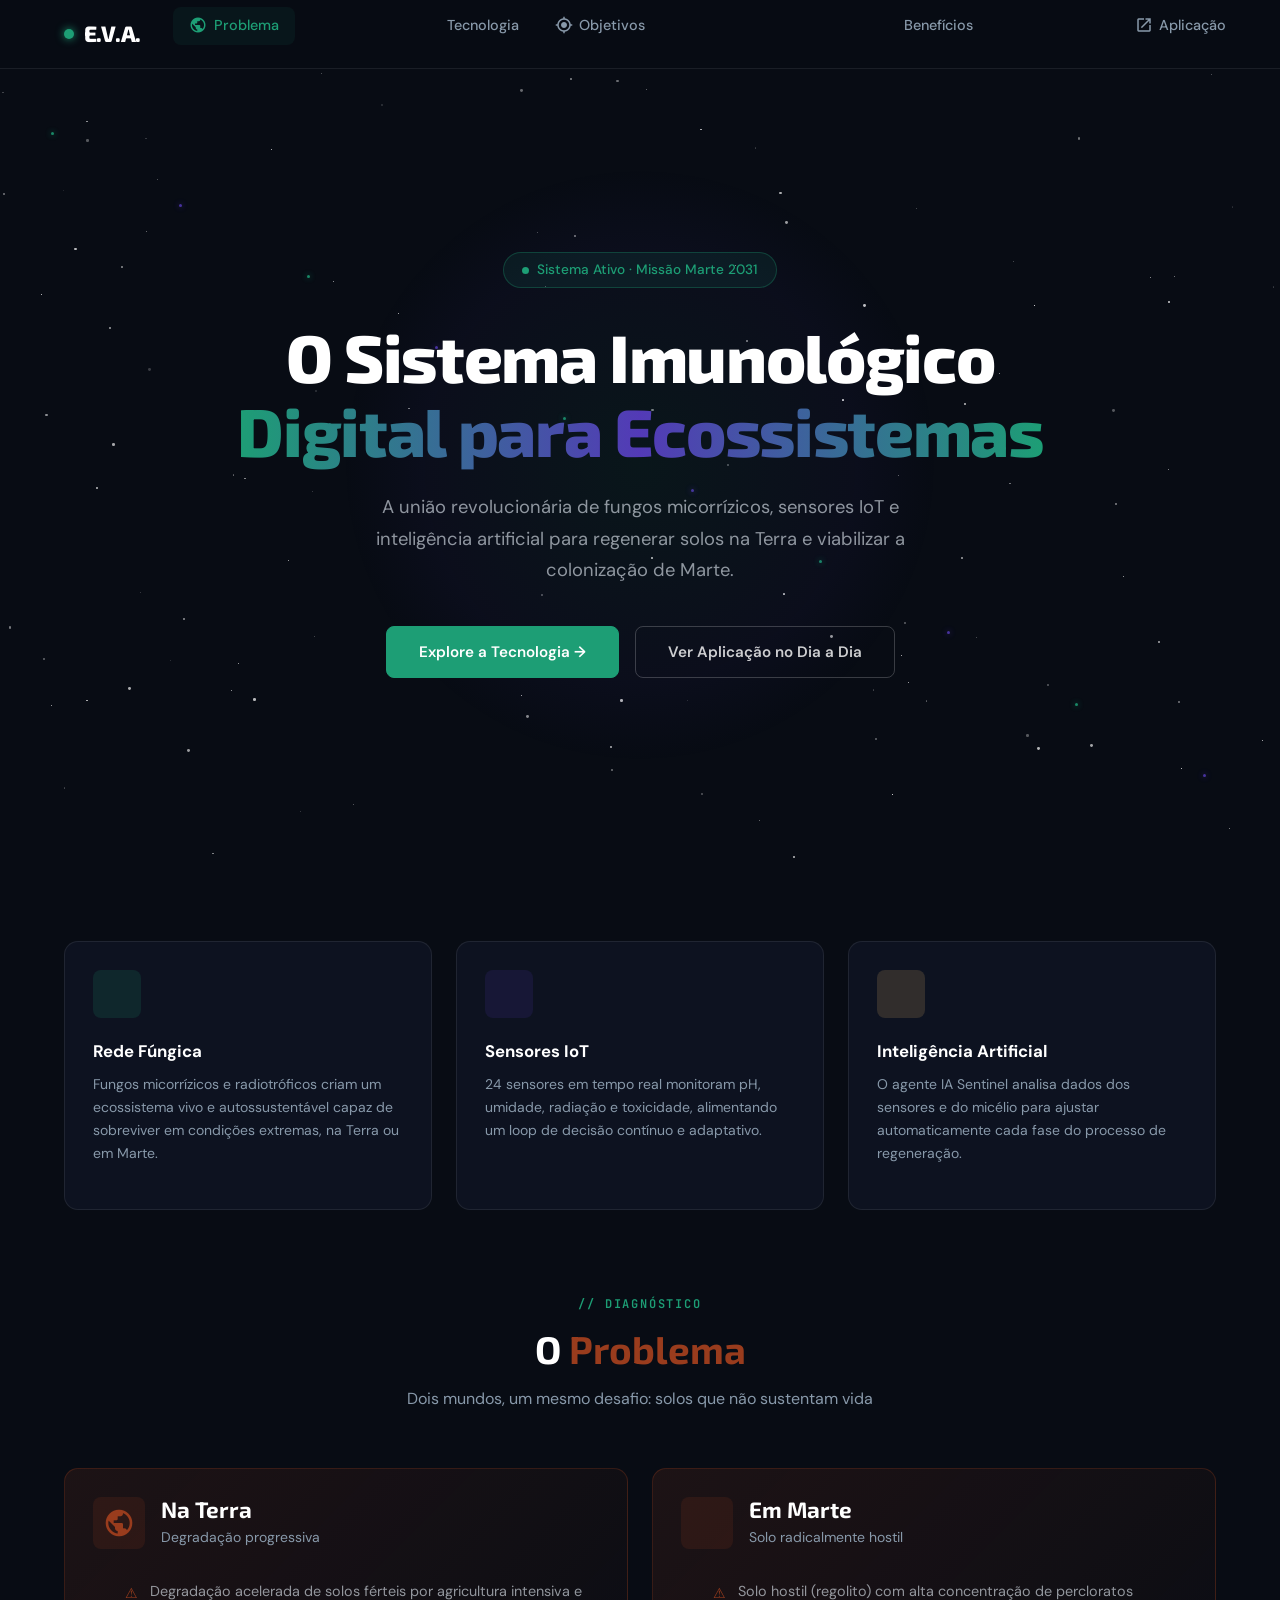
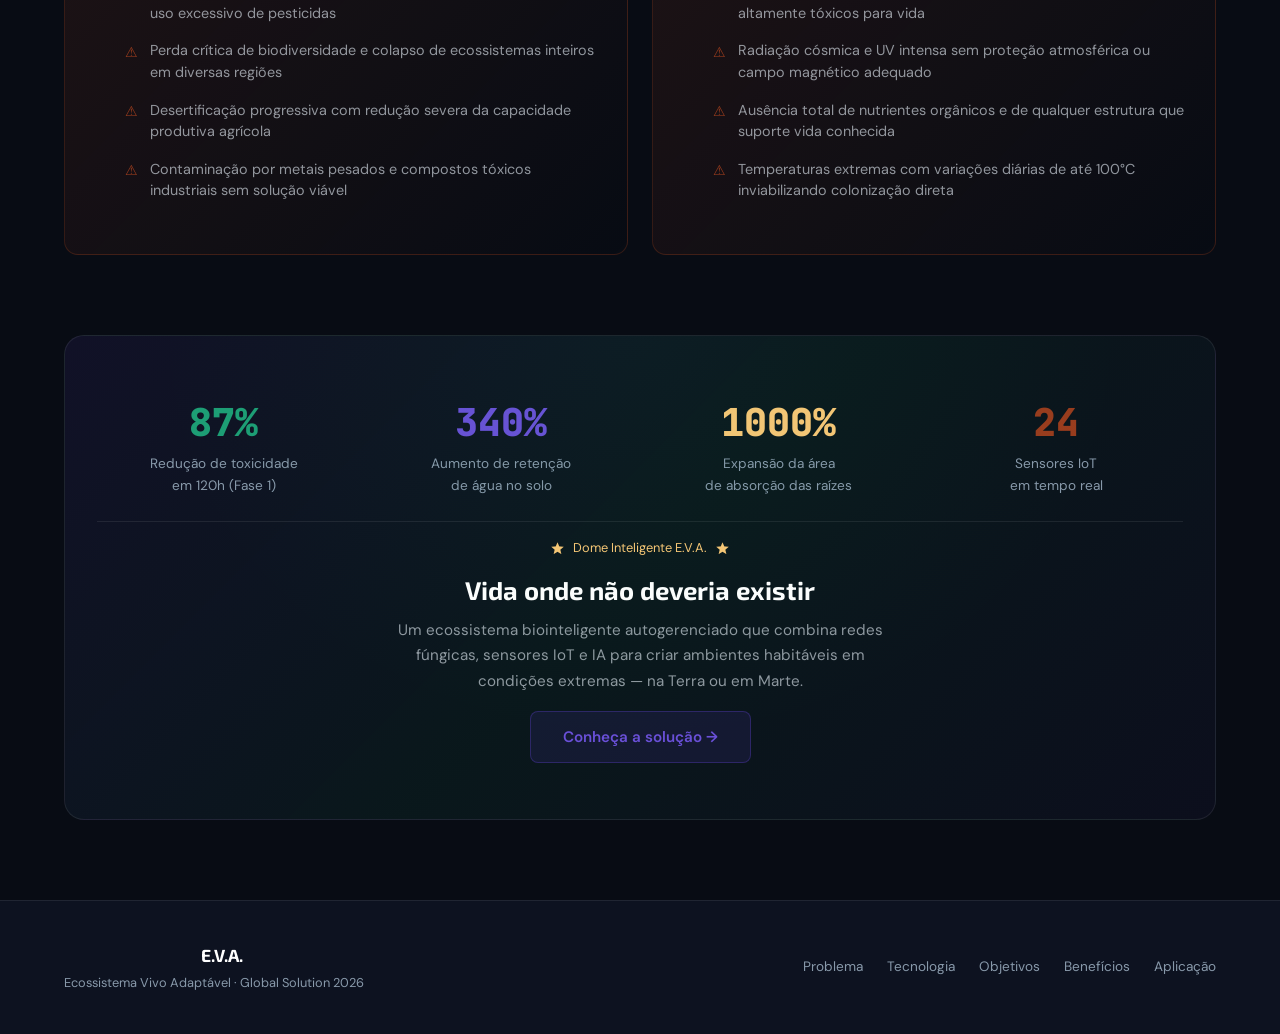
==== index.html @ e99d5ea8 "first commit" ====
<!DOCTYPE html>
<html lang="pt-BR">
<head>
  <meta charset="UTF-8" />
  <meta name="viewport" content="width=device-width, initial-scale=1.0" />
  <title>E.V.A. — Ecossistema Vivo Adaptável</title>
  <meta name="description" content="Sistema biointeligente para regeneração de solos na Terra e viabilização da colonização de Marte." />

  <link rel="preconnect" href="https://fonts.googleapis.com" />
  <link rel="preconnect" href="https://fonts.gstatic.com" crossorigin />
  <link href="https://fonts.googleapis.com/css2?family=Exo+2:wght@400;600;700;800;900&family=DM+Sans:wght@400;500;600&family=JetBrains+Mono:wght@400;600;700;800&display=swap" rel="stylesheet" />
  <link href="https://fonts.googleapis.com/icon?family=Material+Icons" rel="stylesheet" />
  <link href="https://cdn.jsdelivr.net/npm/bootstrap@5.3.3/dist/css/bootstrap.min.css" rel="stylesheet" />
  <link rel="stylesheet" href="css/reset.css" />
  <link rel="stylesheet" href="css/style.css" />
</head>
<body>

<header class="eva-navbar">
  <div class="navbar-inner">
    <a href="index.html" class="navbar-brand">
      <span class="brand-dot"></span>
      E.V.A.
    </a>

    <button class="navbar-toggler" aria-label="Menu">
      <span></span><span></span><span></span>
    </button>

    <ul class="navbar-nav-list">
      <li class="nav-item"><a href="index.html"><span class="material-icons" style="font-size:1.1rem;vertical-align:middle">public</span> Problema</a></li>
      <li class="nav-item"><a href="pages/tecnologia.html"><span class="material-icons" style="font-size:1.1rem;vertical-align:middle">science</span> Tecnologia</a></li>
      <li class="nav-item"><a href="pages/objetivos.html"><span class="material-icons" style="font-size:1.1rem;vertical-align:middle">gps_fixed</span> Objetivos</a></li>
      <li class="nav-item"><a href="pages/beneficios.html"><span class="material-icons" style="font-size:1.1rem;vertical-align:middle">auto_awesome</span> Benefícios</a></li>
      <li class="nav-item"><a href="pages/aplicacao.html"><span class="material-icons" style="font-size:1.1rem;vertical-align:middle">rocket_launch</span> Aplicação</a></li>
    </ul>
  </div>
</header>

<main>
  <section class="hero-section">
    <div class="hero-stars" id="heroStars"></div>
    <div class="hero-glow">
      <div class="hero-glow-circle"></div>
    </div>

    <div class="hero-content">
      <div class="hero-badge">
        <span class="pulse-dot"></span>
        Sistema Ativo · Missão Marte 2031
      </div>

      <h1 class="hero-title">
        O Sistema Imunológico<br />
        <span class="gradient-text">Digital para Ecossistemas</span>
      </h1>

      <p class="hero-desc">
        A união revolucionária de fungos micorrízicos, sensores IoT e inteligência artificial
        para regenerar solos na Terra e viabilizar a colonização de Marte.
      </p>

      <div class="hero-actions">
        <a href="pages/tecnologia.html" class="btn-eva btn-eva-primary">
          Explore a Tecnologia →
        </a>
        <a href="pages/aplicacao.html" class="btn-eva btn-eva-outline">
          Ver Aplicação no Dia a Dia
        </a>
      </div>
    </div>
  </section>

  <div class="page-wrapper">
    <div class="section-gap">
      <div class="row g-4">
        <div class="col-12 col-md-4 reveal">
          <div class="eva-card border-green h-100">
            <div class="card-icon icon-green"><span class="material-icons" style="font-size:2rem">eco</span></div>
            <div class="card-title">Rede Fúngica</div>
            <p class="card-desc">
              Fungos micorrízicos e radiotróficos criam um ecossistema vivo e autossustentável
              capaz de sobreviver em condições extremas, na Terra ou em Marte.
            </p>
          </div>
        </div>
        <div class="col-12 col-md-4 reveal" style="transition-delay:.1s">
          <div class="eva-card border-purple h-100">
            <div class="card-icon icon-purple"><span class="material-icons" style="font-size:2rem">sensors</span></div>
            <div class="card-title">Sensores IoT</div>
            <p class="card-desc">
              24 sensores em tempo real monitoram pH, umidade, radiação e toxicidade,
              alimentando um loop de decisão contínuo e adaptativo.
            </p>
          </div>
        </div>
        <div class="col-12 col-md-4 reveal" style="transition-delay:.2s">
          <div class="eva-card border-gold h-100">
            <div class="card-icon icon-gold"><span class="material-icons" style="font-size:2rem">smart_toy</span></div>
            <div class="card-title">Inteligência Artificial</div>
            <p class="card-desc">
              O agente IA Sentinel analisa dados dos sensores e do micélio para ajustar
              automaticamente cada fase do processo de regeneração.
            </p>
          </div>
        </div>
      </div>
    </div>

    <div class="section-gap">
      <div class="section-header reveal">
        <span class="section-label">// diagnóstico</span>
        <h2 class="section-title">
          O <span class="text-red">Problema</span>
        </h2>
        <p class="section-sub">Dois mundos, um mesmo desafio: solos que não sustentam vida</p>
      </div>

      <div class="row g-4">
        <div class="col-12 col-md-6 reveal">
          <div class="problem-card h-100">
            <div class="problem-card-header">
              <div class="problem-icon"><span class="material-icons" style="font-size:2rem">public</span></div>
              <div>
                <h3 class="text-white mb-0" style="font-size:1.4rem">Na Terra</h3>
                <small class="text-muted-eva">Degradação progressiva</small>
              </div>
            </div>
            <ul class="problem-list">
              <li>Degradação acelerada de solos férteis por agricultura intensiva e uso excessivo de pesticidas</li>
              <li>Perda crítica de biodiversidade e colapso de ecossistemas inteiros em diversas regiões</li>
              <li>Desertificação progressiva com redução severa da capacidade produtiva agrícola</li>
              <li>Contaminação por metais pesados e compostos tóxicos industriais sem solução viável</li>
            </ul>
          </div>
        </div>
        <div class="col-12 col-md-6 reveal" style="transition-delay:.15s">
          <div class="problem-card h-100">
            <div class="problem-card-header">
              <div class="problem-icon"><span class="material-icons" style="font-size:2rem">dangerous</span></div>
              <div>
                <h3 class="text-white mb-0" style="font-size:1.4rem">Em Marte</h3>
                <small class="text-muted-eva">Solo radicalmente hostil</small>
              </div>
            </div>
            <ul class="problem-list">
              <li>Solo hostil (regolito) com alta concentração de percloratos altamente tóxicos para vida</li>
              <li>Radiação cósmica e UV intensa sem proteção atmosférica ou campo magnético adequado</li>
              <li>Ausência total de nutrientes orgânicos e de qualquer estrutura que suporte vida conhecida</li>
              <li>Temperaturas extremas com variações diárias de até 100°C inviabilizando colonização direta</li>
            </ul>
          </div>
        </div>
      </div>
    </div>

    <div class="section-gap reveal">
      <div class="cta-banner">
        <div class="row g-4 justify-content-center text-center">
          <div class="col-6 col-md-3">
            <div class="font-mono" style="font-size:2.4rem;font-weight:800;color:var(--color-green)">87%</div>
            <div class="text-muted-eva" style="font-size:.85rem">Redução de toxicidade<br/>em 120h (Fase 1)</div>
          </div>
          <div class="col-6 col-md-3">
            <div class="font-mono" style="font-size:2.4rem;font-weight:800;color:var(--color-purple-light)">340%</div>
            <div class="text-muted-eva" style="font-size:.85rem">Aumento de retenção<br/>de água no solo</div>
          </div>
          <div class="col-6 col-md-3">
            <div class="font-mono" style="font-size:2.4rem;font-weight:800;color:var(--color-gold)">1000%</div>
            <div class="text-muted-eva" style="font-size:.85rem">Expansão da área<br/>de absorção das raízes</div>
          </div>
          <div class="col-6 col-md-3">
            <div class="font-mono" style="font-size:2.4rem;font-weight:800;color:var(--color-red)">24</div>
            <div class="text-muted-eva" style="font-size:.85rem">Sensores IoT<br/>em tempo real</div>
          </div>
        </div>

        <div class="mt-4 pt-3" style="border-top:1px solid var(--color-border)">
          <div style="display:inline-flex;align-items:center;gap:.5rem;color:var(--color-gold);font-size:.8rem;margin-bottom:1rem">
            <span class="material-icons" style="font-size:.95rem;vertical-align:middle">star</span> Dome Inteligente E.V.A. <span class="material-icons" style="font-size:.95rem;vertical-align:middle">star</span>
          </div>
          <h3 style="font-size:1.6rem;margin-bottom:.75rem">Vida onde não deveria existir</h3>
          <p class="text-dim mx-auto" style="max-width:520px;font-size:.95rem;line-height:1.7">
            Um ecossistema biointeligente autogerenciado que combina redes fúngicas,
            sensores IoT e IA para criar ambientes habitáveis em condições extremas —
            na Terra ou em Marte.
          </p>
          <div class="mt-3">
            <a href="pages/tecnologia.html" class="btn-eva btn-eva-purple">
              Conheça a solução →
            </a>
          </div>
        </div>
      </div>
    </div>

  </div><!-- /page-wrapper -->
</main>

<footer class="eva-footer">
  <div class="footer-inner">
    <div>
      <div class="footer-brand"><span class="material-icons" style="font-size:1.2rem;vertical-align:middle">hexagon</span> E.V.A.</div>
      <div class="footer-sub">Ecossistema Vivo Adaptável · Global Solution 2026</div>
    </div>
    <nav class="footer-links">
      <a href="index.html">Problema</a>
      <a href="pages/tecnologia.html">Tecnologia</a>
      <a href="pages/objetivos.html">Objetivos</a>
      <a href="pages/beneficios.html">Benefícios</a>
      <a href="pages/aplicacao.html">Aplicação</a>
    </nav>
  </div>
</footer>

<script src="https://cdn.jsdelivr.net/npm/bootstrap@5.3.3/dist/js/bootstrap.bundle.min.js"></script>
<script>
(function () {
  const container = document.getElementById('heroStars');
  if (!container) return;
  const count = 120;
  for (let i = 0; i < count; i++) {
    const s = document.createElement('div');
    s.className = 'hero-star';
    const size = Math.random() * 2.5 + 0.5;
    Object.assign(s.style, {
      width: size + 'px', height: size + 'px',
      top: (Math.random() * 100) + '%',
      left: (Math.random() * 100) + '%',
      opacity: (Math.random() * 0.7 + 0.15),
    });
    container.appendChild(s);
  }
  const colors = ['#1D9E75','#533AB7'];
  for (let i = 0; i < 10; i++) {
    const d = document.createElement('div');
    d.className = 'hero-star';
    const c = colors[i % 2];
    Object.assign(d.style, {
      width: '3px', height: '3px',
      top: (8 + i * 9) + '%', left: (4 + i * 10) + '%',
      opacity: '0.85',
      backgroundColor: c,
      boxShadow: '0 0 6px ' + c,
    });
    container.appendChild(d);
  }
})();
</script>
<script src="js/main.js"></script>
</body>
</html>
---- css/style.css ----
:root {
  --color-bg:          #080c14;
  --color-surface:     #0d1220;
  --color-surface-2:   #111827;
  --color-border:      rgba(255,255,255,0.08);
  --color-border-hover:rgba(255,255,255,0.18);

  --color-green:       #1D9E75;
  --color-green-light: #24c48e;
  --color-green-dim:   rgba(29,158,117,0.15);
  --color-purple:      #533AB7;
  --color-purple-light:#6a50d8;
  --color-purple-dim:  rgba(83,58,183,0.15);
  --color-gold:        #FAC775;
  --color-gold-dim:    rgba(250,199,117,0.15);
  --color-red:         #993C1D;
  --color-red-dim:     rgba(153,60,29,0.15);

  --color-text:        #e8f0f8;
  --color-text-muted:  #8899aa;
  --color-text-dim:    rgba(232,240,248,0.6);
  --color-white:       #ffffff;

  --font-display:  'Exo 2', sans-serif;
  --font-body:     'DM Sans', sans-serif;
  --font-mono:     'JetBrains Mono', monospace;

  --section-gap: 5rem;
  --card-pad: 1.75rem;
  --radius: 0.875rem;
  --radius-sm: 0.5rem;
  --radius-lg: 1.25rem;

  --transition: 0.3s cubic-bezier(0.4, 0, 0.2, 1);
  --transition-slow: 0.6s cubic-bezier(0.25, 0.46, 0.45, 0.94);
}

body {
  background-color: var(--color-bg);
  color: var(--color-text);
  font-family: var(--font-body);
  font-size: 1rem;
  min-height: 100vh;
}

h1, h2, h3, h4, h5, h6 {
  font-family: var(--font-display);
  font-weight: 700;
  line-height: 1.2;
  color: var(--color-white);
}

.page-wrapper {
  max-width: 1200px;
  margin: 0 auto;
  padding: 0 1.5rem;
}

.section-gap { margin-top: var(--section-gap); }

.eva-navbar {
  position: sticky;
  top: 0;
  z-index: 1000;
  background: rgba(8, 12, 20, 0.92);
  backdrop-filter: blur(20px);
  -webkit-backdrop-filter: blur(20px);
  border-bottom: 1px solid var(--color-border);
  padding: 0;
  transition: var(--transition);
}

.navbar-inner {
  display: flex;
  align-items: center;
  justify-content: space-between;
  height: 68px;
  padding: 0 1.5rem;
  max-width: 1200px;
  margin: 0 auto;
}

.navbar-brand {
  display: flex;
  align-items: center;
  gap: 0.6rem;
  font-family: var(--font-display);
  font-weight: 800;
  font-size: 1.4rem;
  color: var(--color-white);
  letter-spacing: -0.01em;
}

.navbar-brand .brand-dot {
  width: 10px;
  height: 10px;
  background: var(--color-green);
  border-radius: 50%;
  animation: pulse-dot 2s infinite;
  box-shadow: 0 0 8px var(--color-green);
}

@keyframes pulse-dot {
  0%, 100% { opacity: 1; transform: scale(1); }
  50% { opacity: 0.6; transform: scale(0.85); }
}

.navbar-nav-list {
  display: flex;
  align-items: center;
  gap: 0.25rem;
}

.navbar-nav-list .nav-item a {
  display: flex;
  align-items: center;
  gap: 0.4rem;
  padding: 0.45rem 1rem;
  border-radius: var(--radius-sm);
  font-size: 0.9rem;
  font-weight: 500;
  color: var(--color-text-muted);
  transition: var(--transition);
}

.navbar-nav-list .nav-item a:hover,
.navbar-nav-list .nav-item a.active {
  color: var(--color-white);
  background: var(--color-surface-2);
}

.navbar-nav-list .nav-item a.active {
  color: var(--color-green);
}

.navbar-toggler {
  display: none;
  flex-direction: column;
  gap: 5px;
  background: none;
  border: none;
  cursor: pointer;
  padding: 6px;
}

.navbar-toggler span {
  display: block;
  width: 24px;
  height: 2px;
  background: var(--color-text);
  border-radius: 2px;
  transition: var(--transition);
}

.hero-section {
  position: relative;
  min-height: 88vh;
  display: flex;
  align-items: center;
  justify-content: center;
  text-align: center;
  overflow: hidden;
  padding: 6rem 1.5rem;
}

.hero-stars {
  position: absolute;
  inset: 0;
  pointer-events: none;
  transition: transform var(--transition-slow);
  will-change: transform;
}

.hero-star {
  position: absolute;
  border-radius: 50%;
  background: white;
}

.hero-glow {
  position: absolute;
  inset: 0;
  pointer-events: none;
  transition: transform var(--transition-slow);
}

.hero-glow-circle {
  position: absolute;
  top: 50%;
  left: 50%;
  transform: translate(-50%, -50%);
  width: 600px;
  height: 600px;
  border-radius: 50%;
  background: radial-gradient(circle, rgba(29,158,117,0.07) 0%, rgba(83,58,183,0.05) 50%, transparent 70%);
}

.hero-content {
  position: relative;
  z-index: 10;
  max-width: 820px;
  margin: 0 auto;
}

.hero-badge {
  display: inline-flex;
  align-items: center;
  gap: 0.5rem;
  padding: 0.4rem 1.1rem;
  border: 1px solid rgba(29,158,117,0.3);
  background: rgba(29,158,117,0.1);
  border-radius: 100px;
  font-size: 0.85rem;
  font-weight: 500;
  color: var(--color-green);
  margin-bottom: 2rem;
}

.hero-badge .pulse-dot {
  width: 7px;
  height: 7px;
  background: var(--color-green);
  border-radius: 50%;
  animation: pulse-dot 2s infinite;
}

.hero-title {
  font-size: clamp(2.4rem, 6vw, 4.2rem);
  font-weight: 800;
  line-height: 1.1;
  margin-bottom: 1.5rem;
  letter-spacing: -0.02em;
}

.hero-title .gradient-text {
  background: linear-gradient(90deg, var(--color-green) 0%, var(--color-purple) 50%, var(--color-green) 100%);
  -webkit-background-clip: text;
  -webkit-text-fill-color: transparent;
  background-clip: text;
}

.hero-desc {
  font-size: 1.15rem;
  color: var(--color-text-dim);
  max-width: 600px;
  margin: 0 auto 2.5rem;
  line-height: 1.7;
}

.hero-actions {
  display: flex;
  gap: 1rem;
  justify-content: center;
  flex-wrap: wrap;
}

.btn-eva {
  display: inline-flex;
  align-items: center;
  gap: 0.5rem;
  padding: 0.8rem 2rem;
  border-radius: var(--radius-sm);
  font-family: var(--font-body);
  font-weight: 600;
  font-size: 0.95rem;
  cursor: pointer;
  transition: var(--transition);
  text-decoration: none;
  border: 1px solid transparent;
}

.btn-eva-primary {
  background: var(--color-green);
  color: var(--color-white);
  border-color: var(--color-green);
}

.btn-eva-primary:hover {
  background: transparent;
  color: var(--color-green);
}

.btn-eva-outline {
  background: transparent;
  color: rgba(255,255,255,0.8);
  border-color: rgba(255,255,255,0.2);
}

.btn-eva-outline:hover {
  border-color: rgba(255,255,255,0.5);
  color: var(--color-white);
}

.btn-eva-purple {
  background: var(--color-purple-dim);
  color: var(--color-purple-light);
  border-color: rgba(83,58,183,0.4);
}

.btn-eva-purple:hover {
  background: var(--color-purple);
  color: var(--color-white);
}

.eva-card {
  background: var(--color-surface);
  border: 1px solid var(--color-border);
  border-radius: var(--radius);
  padding: var(--card-pad);
  transition: var(--transition);
}

.eva-card:hover {
  border-color: var(--color-border-hover);
  transform: translateY(-2px);
}

.card-icon {
  width: 48px;
  height: 48px;
  border-radius: var(--radius-sm);
  display: flex;
  align-items: center;
  justify-content: center;
  margin-bottom: 1.25rem;
  font-size: 1.4rem;
}

.card-title {
  font-size: 1.05rem;
  font-weight: 700;
  color: var(--color-white);
  margin-bottom: 0.5rem;
}

.card-desc {
  font-size: 0.875rem;
  color: var(--color-text-muted);
  line-height: 1.65;
}

.border-green:hover { border-color: rgba(29,158,117,0.4) !important; }
.border-purple:hover { border-color: rgba(83,58,183,0.4) !important; }
.border-gold:hover { border-color: rgba(250,199,117,0.4) !important; }
.border-red:hover { border-color: rgba(153,60,29,0.4) !important; }

.icon-green { background: var(--color-green-dim); color: var(--color-green); }
.icon-purple { background: var(--color-purple-dim); color: var(--color-purple-light); }
.icon-gold { background: var(--color-gold-dim); color: var(--color-gold); }
.icon-red { background: var(--color-red-dim); color: var(--color-red); }

.section-header {
  text-align: center;
  margin-bottom: 3.5rem;
}

.section-label {
  display: inline-block;
  font-family: var(--font-mono);
  font-size: 0.75rem;
  font-weight: 600;
  letter-spacing: 0.15em;
  text-transform: uppercase;
  color: var(--color-green);
  margin-bottom: 0.75rem;
}

.section-title {
  font-size: clamp(1.8rem, 4vw, 2.4rem);
  margin-bottom: 0.85rem;
}

.section-sub {
  color: var(--color-text-muted);
  max-width: 540px;
  margin: 0 auto;
  font-size: 1rem;
}

.problem-card {
  background: linear-gradient(135deg, var(--color-red-dim) 0%, transparent 100%);
  border: 1px solid rgba(153,60,29,0.3);
  border-radius: var(--radius);
  padding: var(--card-pad);
}

.problem-card-header {
  display: flex;
  align-items: center;
  gap: 1rem;
  margin-bottom: 1.5rem;
}

.problem-icon {
  width: 52px;
  height: 52px;
  border-radius: var(--radius-sm);
  background: var(--color-red-dim);
  display: flex;
  align-items: center;
  justify-content: center;
  font-size: 1.5rem;
  color: var(--color-red);
}

.problem-list li {
  display: flex;
  align-items: flex-start;
  gap: 0.75rem;
  padding: 0.5rem 0;
  color: var(--color-text-dim);
  font-size: 0.9rem;
  line-height: 1.5;
}

.problem-list li::before {
  content: '⚠';
  color: var(--color-red);
  flex-shrink: 0;
  margin-top: 0.1rem;
}

.phase-card {
  background: var(--color-surface);
  border: 1px solid var(--color-border);
  border-radius: var(--radius);
  padding: var(--card-pad);
  cursor: pointer;
  transition: var(--transition);
  position: relative;
  overflow: hidden;
}

.phase-card::before {
  content: '';
  position: absolute;
  top: 0;
  left: 0;
  right: 0;
  height: 3px;
  background: var(--phase-color, var(--color-green));
  transform: scaleX(0);
  transition: transform var(--transition);
  transform-origin: left;
}

.phase-card:hover::before,
.phase-card.active::before {
  transform: scaleX(1);
}

.phase-card:hover,
.phase-card.active {
  border-color: var(--phase-color, var(--color-green));
  background: var(--color-surface-2);
}

.phase-number {
  font-family: var(--font-mono);
  font-size: 2rem;
  font-weight: 800;
  opacity: 0.15;
  line-height: 1;
  margin-bottom: 0.75rem;
  color: var(--phase-color, var(--color-green));
  opacity: 0.4;
}

.phase-status {
  display: inline-flex;
  align-items: center;
  gap: 0.35rem;
  font-size: 0.75rem;
  font-weight: 600;
  padding: 0.2rem 0.65rem;
  border-radius: 100px;
  margin-bottom: 0.75rem;
}

.status-done { background: rgba(29,158,117,0.15); color: var(--color-green); }
.status-active { background: rgba(29,158,117,0.15); color: var(--color-green); }
.status-planned { background: var(--color-gold-dim); color: var(--color-gold); }

.phase-progress-bar {
  height: 4px;
  background: rgba(255,255,255,0.07);
  border-radius: 2px;
  overflow: hidden;
  margin-top: 1rem;
}

.phase-progress-fill {
  height: 100%;
  border-radius: 2px;
  background: var(--phase-color, var(--color-green));
  transition: width 1.2s cubic-bezier(0.4, 0, 0.2, 1);
}

.phase-detail {
  background: var(--color-surface);
  border: 1px solid var(--color-border);
  border-radius: var(--radius);
  padding: 2rem;
  margin-top: 1.5rem;
  display: none;
  animation: fadeInUp 0.3s ease;
}

.phase-detail.show { display: block; }

@keyframes fadeInUp {
  from { opacity: 0; transform: translateY(10px); }
  to { opacity: 1; transform: translateY(0); }
}

.phase-detail-list li {
  display: flex;
  align-items: flex-start;
  gap: 0.7rem;
  padding: 0.45rem 0;
  color: var(--color-text-dim);
  font-size: 0.9rem;
  border-bottom: 1px solid var(--color-border);
}

.phase-detail-list li:last-child { border-bottom: none; }

.phase-detail-list li::before {
  content: '✓';
  color: var(--color-green);
  font-weight: 700;
  flex-shrink: 0;
}

.metric-card {
  background: var(--color-surface);
  border: 1px solid var(--color-border);
  border-radius: var(--radius);
  padding: 1.25rem var(--card-pad);
  display: flex;
  align-items: center;
  gap: 1.1rem;
  transition: var(--transition);
}

.metric-card:hover {
  transform: translateY(-2px);
  border-color: var(--metric-color);
}

.metric-icon {
  width: 44px;
  height: 44px;
  border-radius: var(--radius-sm);
  display: flex;
  align-items: center;
  justify-content: center;
  font-size: 1.2rem;
  flex-shrink: 0;
}

.metric-info {
  flex: 1;
}

.metric-label {
  font-size: 0.78rem;
  color: var(--color-text-muted);
  margin-bottom: 0.2rem;
}

.metric-value {
  font-family: var(--font-mono);
  font-size: 1.5rem;
  font-weight: 700;
  color: var(--color-white);
  line-height: 1;
}

.metric-unit {
  font-size: 0.75rem;
  color: var(--color-text-muted);
}

.metric-status {
  font-size: 0.72rem;
  font-weight: 600;
  padding: 0.15rem 0.55rem;
  border-radius: 100px;
}

.mission-timer {
  background: linear-gradient(135deg, var(--color-surface-2), var(--color-surface));
  border: 1px solid rgba(83,58,183,0.3);
  border-radius: var(--radius);
  padding: 1.5rem 2rem;
  display: flex;
  align-items: center;
  justify-content: space-between;
  gap: 2rem;
  flex-wrap: wrap;
}

.timer-digits {
  display: flex;
  align-items: center;
  gap: 0.75rem;
}

.timer-block {
  text-align: center;
}

.timer-num {
  font-family: var(--font-mono);
  font-size: 2.8rem;
  font-weight: 800;
  color: var(--color-white);
  line-height: 1;
}

.timer-label {
  font-size: 0.7rem;
  color: var(--color-text-muted);
  text-transform: uppercase;
  letter-spacing: 0.1em;
  margin-top: 0.25rem;
}

.timer-sep {
  font-family: var(--font-mono);
  font-size: 2rem;
  color: rgba(83,58,183,0.4);
  margin-top: -0.5rem;
}

.chart-container {
  background: var(--color-surface);
  border: 1px solid var(--color-border);
  border-radius: var(--radius);
  padding: var(--card-pad);
}

.chart-wrapper {
  position: relative;
  height: 220px;
  width: 100%;
}

.terminal-card {
  background: #050811;
  border: 1px solid rgba(83,58,183,0.3);
  border-radius: var(--radius);
  overflow: hidden;
}

.terminal-header {
  background: rgba(83,58,183,0.12);
  border-bottom: 1px solid rgba(83,58,183,0.2);
  padding: 0.75rem 1.25rem;
  display: flex;
  align-items: center;
  gap: 0.6rem;
}

.terminal-dots span {
  display: inline-block;
  width: 10px;
  height: 10px;
  border-radius: 50%;
}

.terminal-body {
  padding: 1.25rem;
  font-family: var(--font-mono);
  font-size: 0.82rem;
  height: 260px;
  overflow-y: auto;
}

.log-line {
  display: flex;
  gap: 0.75rem;
  padding: 0.3rem 0;
  border-bottom: 1px solid rgba(255,255,255,0.04);
  animation: fadeInLine 0.3s ease;
}

@keyframes fadeInLine {
  from { opacity: 0; transform: translateX(-8px); }
  to { opacity: 1; transform: translateX(0); }
}

.log-time {
  color: rgba(255,255,255,0.3);
  flex-shrink: 0;
  min-width: 70px;
}

.log-info { color: rgba(255,255,255,0.7); }
.log-success { color: var(--color-green); }
.log-warning { color: var(--color-gold); }

.team-card {
  background: var(--color-surface);
  border: 1px solid var(--color-border);
  border-radius: var(--radius);
  padding: 1.25rem;
  display: flex;
  align-items: center;
  gap: 1rem;
  transition: var(--transition);
}

.team-card:hover {
  border-color: rgba(29,158,117,0.4);
  transform: translateY(-2px);
}

.team-avatar {
  width: 52px;
  height: 52px;
  border-radius: 50%;
  background: linear-gradient(135deg, var(--color-green-dim), var(--color-purple-dim));
  border: 1px solid var(--color-border);
  display: flex;
  align-items: center;
  justify-content: center;
  font-size: 1.2rem;
  flex-shrink: 0;
}

.tech-tag {
  display: inline-flex;
  align-items: center;
  gap: 0.35rem;
  padding: 0.45rem 1rem;
  background: var(--color-surface);
  border: 1px solid var(--color-border);
  border-radius: var(--radius-sm);
  font-size: 0.82rem;
  color: var(--color-text-dim);
  transition: var(--transition);
}

.tech-tag:hover {
  border-color: rgba(29,158,117,0.4);
  color: var(--color-text);
}

.ods-card {
  background: var(--color-surface);
  border: 1px solid var(--color-border);
  border-radius: var(--radius);
  padding: var(--card-pad);
  text-align: center;
  transition: var(--transition);
}

.ods-card:hover {
  transform: translateY(-4px);
  border-color: var(--color-border-hover);
}

.ods-number {
  font-family: var(--font-display);
  font-size: 2.2rem;
  font-weight: 900;
  line-height: 1;
  margin-bottom: 0.5rem;
}

.eva-footer {
  background: var(--color-surface);
  border-top: 1px solid var(--color-border);
  padding: 2.5rem 0;
  margin-top: var(--section-gap);
}

.footer-inner {
  max-width: 1200px;
  margin: 0 auto;
  padding: 0 1.5rem;
  display: flex;
  align-items: center;
  justify-content: space-between;
  flex-wrap: wrap;
  gap: 1rem;
}

.footer-brand {
  font-family: var(--font-display);
  font-size: 1.1rem;
  font-weight: 700;
  color: var(--color-white);
}

.footer-sub {
  font-size: 0.8rem;
  color: var(--color-text-muted);
  margin-top: 0.25rem;
}

.footer-links {
  display: flex;
  gap: 1.5rem;
}

.footer-links a {
  font-size: 0.85rem;
  color: var(--color-text-muted);
  transition: var(--transition);
}

.footer-links a:hover {
  color: var(--color-green);
}

.cta-banner {
  background: linear-gradient(135deg, rgba(83,58,183,0.12), rgba(29,158,117,0.08), rgba(83,58,183,0.06));
  border: 1px solid var(--color-border);
  border-radius: var(--radius-lg);
  padding: 3.5rem 2rem;
  text-align: center;
  position: relative;
  overflow: hidden;
}

.cta-banner::before {
  content: '';
  position: absolute;
  inset: 0;
  border-radius: var(--radius-lg);
  background: radial-gradient(ellipse at 50% 0%, rgba(29,158,117,0.06) 0%, transparent 60%);
  pointer-events: none;
}

.text-green { color: var(--color-green) !important; }
.text-purple { color: var(--color-purple-light) !important; }
.text-gold { color: var(--color-gold) !important; }
.text-red { color: var(--color-red) !important; }
.text-muted-eva { color: var(--color-text-muted) !important; }
.text-dim { color: var(--color-text-dim) !important; }

.bg-green-dim { background: var(--color-green-dim); }
.bg-purple-dim { background: var(--color-purple-dim); }
.bg-gold-dim { background: var(--color-gold-dim); }
.bg-red-dim { background: var(--color-red-dim); }

.font-mono { font-family: var(--font-mono); }
.font-display { font-family: var(--font-display); }

.page-content {
  padding: 3rem 0 4rem;
  min-height: 80vh;
}

.nav-active-page {
  color: var(--color-green) !important;
  background: rgba(29,158,117,0.08) !important;
}

@keyframes float {
  0%, 100% { transform: translateY(0); }
  50% { transform: translateY(-8px); }
}

@keyframes shimmer {
  from { background-position: -400px 0; }
  to { background-position: 400px 0; }
}

.animate-float { animation: float 4s ease-in-out infinite; }

.reveal {
  opacity: 0;
  transform: translateY(24px);
  transition: opacity 0.6s ease, transform 0.6s ease;
}

.reveal.visible {
  opacity: 1;
  transform: translateY(0);
}

@media (max-width: 768px) {
  :root { --section-gap: 3.5rem; --card-pad: 1.25rem; }

  .navbar-nav-list {
    position: fixed;
    top: 68px;
    left: 0;
    right: 0;
    background: rgba(8,12,20,0.98);
    backdrop-filter: blur(20px);
    border-bottom: 1px solid var(--color-border);
    flex-direction: column;
    align-items: stretch;
    padding: 1rem;
    gap: 0.25rem;
    display: none;
  }

  .navbar-nav-list.open { display: flex; }
  .navbar-nav-list .nav-item a { justify-content: flex-start; }
  .navbar-toggler { display: flex; }

  .hero-title { font-size: 2rem; }
  .hero-desc { font-size: 1rem; }

  .mission-timer { flex-direction: column; align-items: flex-start; }
  .timer-num { font-size: 2rem; }

  .footer-inner { flex-direction: column; text-align: center; }
  .footer-links { justify-content: center; }

  .hero-section { min-height: 70vh; padding: 4rem 1.5rem; }
}

@media (max-width: 480px) {
  .hero-actions { flex-direction: column; }
  .btn-eva { width: 100%; justify-content: center; }
  .timer-digits { gap: 0.5rem; }
  .timer-num { font-size: 1.7rem; }
}
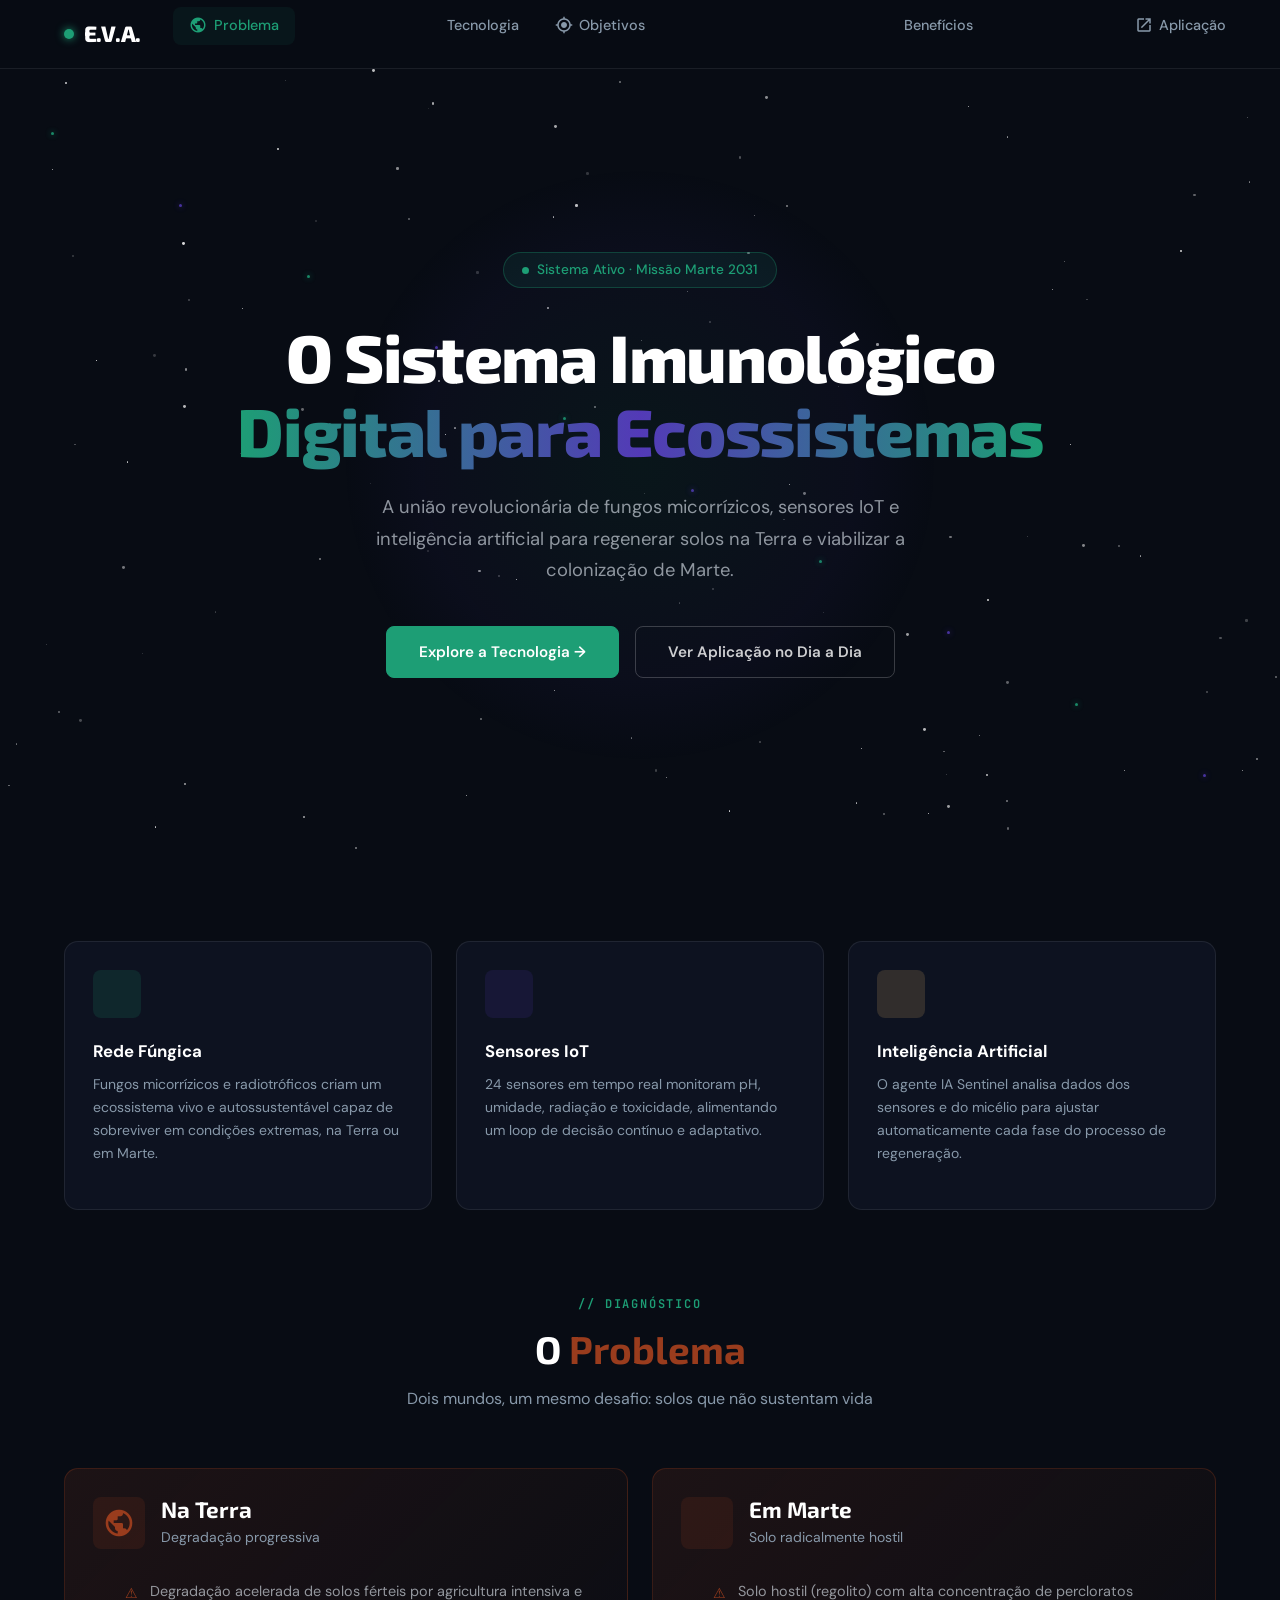
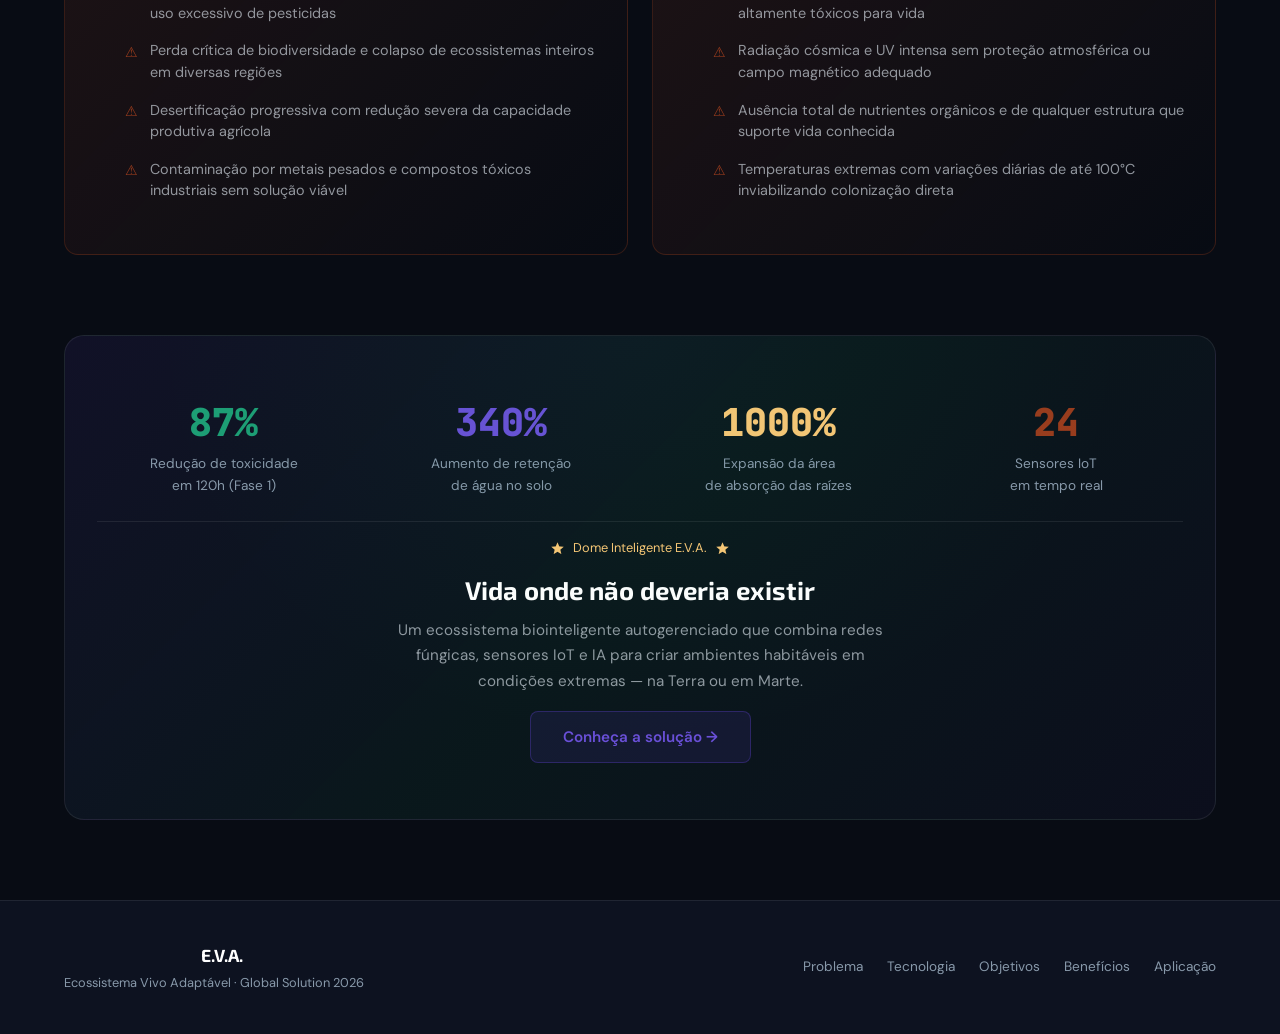
==== commit e5f0d85b: "feat: imagens e responsividade" ====
--- a/index.html
+++ b/index.html
@@ -194,7 +194,7 @@
       </div>
     </div>
 
-  </div><!-- /page-wrapper -->
+  </div>
 </main>
 
 <footer class="eva-footer">
--- a/css/style.css
+++ b/css/style.css
@@ -189,8 +189,8 @@
   top: 50%;
   left: 50%;
   transform: translate(-50%, -50%);
-  width: 600px;
-  height: 600px;
+  width: min(600px, 100vw);
+  height: min(600px, 100vw);
   border-radius: 50%;
   background: radial-gradient(circle, rgba(29,158,117,0.07) 0%, rgba(83,58,183,0.05) 50%, transparent 70%);
 }
@@ -891,6 +891,7 @@
     top: 68px;
     left: 0;
     right: 0;
+    width: 100%;
     background: rgba(8,12,20,0.98);
     backdrop-filter: blur(20px);
     border-bottom: 1px solid var(--color-border);
@@ -899,6 +900,7 @@
     padding: 1rem;
     gap: 0.25rem;
     display: none;
+    box-sizing: border-box;
   }
 
   .navbar-nav-list.open { display: flex; }
@@ -911,8 +913,21 @@
   .mission-timer { flex-direction: column; align-items: flex-start; }
   .timer-num { font-size: 2rem; }
 
-  .footer-inner { flex-direction: column; text-align: center; }
-  .footer-links { justify-content: center; }
+  .footer-inner {
+    flex-direction: column;
+    align-items: center;
+    text-align: center;
+    padding: 0 1rem;
+    gap: 1.5rem;
+  }
+  .footer-links {
+    justify-content: center;
+    flex-wrap: wrap;
+    gap: 0.75rem 1.25rem;
+  }
+  .footer-sub {
+    word-break: break-word;
+  }
 
   .hero-section { min-height: 70vh; padding: 4rem 1.5rem; }
 }
@@ -922,4 +937,110 @@
   .btn-eva { width: 100%; justify-content: center; }
   .timer-digits { gap: 0.5rem; }
   .timer-num { font-size: 1.7rem; }
-}
+
+  .eva-footer { padding: 2rem 0; }
+  .footer-inner { padding: 0 1rem; gap: 1.25rem; }
+  .footer-links {
+    display: grid;
+    grid-template-columns: 1fr 1fr;
+    gap: 0.6rem;
+    width: 100%;
+    max-width: 260px;
+  }
+  .footer-links a {
+    text-align: center;
+    padding: 0.35rem 0.5rem;
+    background: var(--color-surface-2);
+    border-radius: var(--radius-sm);
+    border: 1px solid var(--color-border);
+  }
+  .footer-sub { font-size: 0.75rem; }
+}
+
+.phase-card-img {
+  width: 100%;
+  height: 150px;
+  border-radius: 6px;
+  overflow: hidden;
+  margin-bottom: 1rem;
+  position: relative;
+}
+.phase-card-img img {
+  width: 100%;
+  height: 100%;
+  object-fit: cover;
+  display: block;
+  transition: transform 0.5s ease;
+}
+.phase-card:hover .phase-card-img img {
+  transform: scale(1.06);
+}
+.phase-detail-img {
+  width: 100%;
+  height: 230px;
+  border-radius: 10px;
+  overflow: hidden;
+  margin-bottom: 1.5rem;
+  position: relative;
+}
+.phase-detail-img img {
+  width: 100%;
+  height: 100%;
+  object-fit: cover;
+  display: block;
+}
+.phase-detail-img::after {
+  content: '';
+  position: absolute;
+  inset: 0;
+  background: linear-gradient(to bottom, transparent 50%, rgba(8,12,20,0.55) 100%);
+  pointer-events: none;
+}
+
+.phase-card-0 {
+  border-color: rgba(250,199,117,0.2);
+  background: linear-gradient(135deg, rgba(184,125,42,0.06) 0%, var(--color-surface) 100%);
+}
+.phase-card-0::before { background: #B87D2A; }
+.phase-card-0:hover, .phase-card-0.active {
+  border-color: rgba(250,199,117,0.45) !important;
+}
+.phase-card-0 .phase-card-img { height: 200px; }
+
+.dragon-iot-card {
+  background: linear-gradient(135deg, rgba(184,125,42,0.06) 0%, rgba(13,18,32,0.98) 100%);
+  border: 1px solid rgba(250,199,117,0.2);
+  border-radius: var(--radius-lg);
+  padding: 1.75rem;
+}
+.iot-param {
+  background: var(--color-surface);
+  border: 1px solid var(--color-border);
+  border-radius: var(--radius-sm);
+  padding: .7rem .85rem;
+  display: flex;
+  flex-direction: column;
+  gap: .2rem;
+}
+.iot-param-label {
+  font-size: .7rem;
+  color: var(--color-text-muted);
+  font-family: var(--font-mono);
+}
+.iot-param-value {
+  font-size: .85rem;
+  font-weight: 600;
+  color: #FAC775;
+  font-family: var(--font-mono);
+}
+
+.team-photo-v1 {
+  width: 4rem;
+  height: 4rem;
+  border-radius: 50%;
+  object-fit: cover;
+  object-position: top center;
+  border: 1px solid rgba(255, 255, 255, 0.12);
+  flex-shrink: 0;
+  display: block;
+}
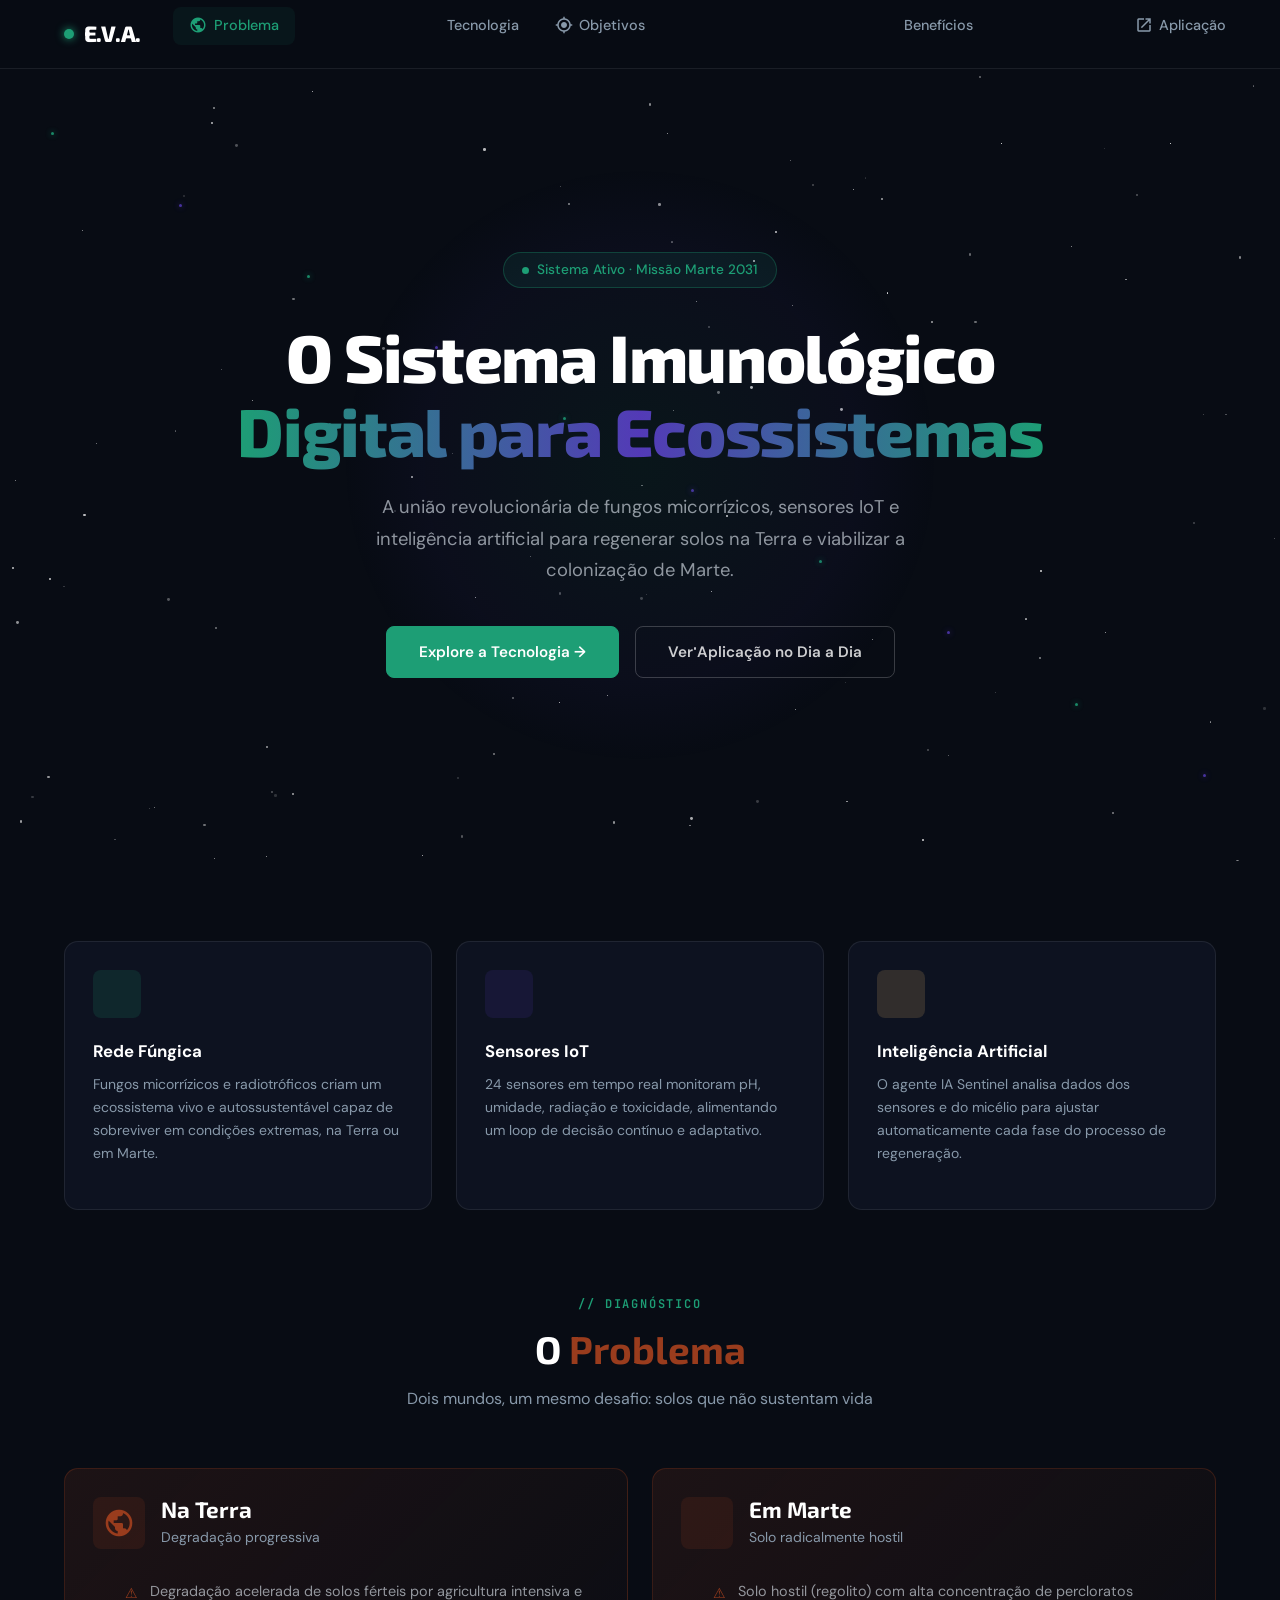
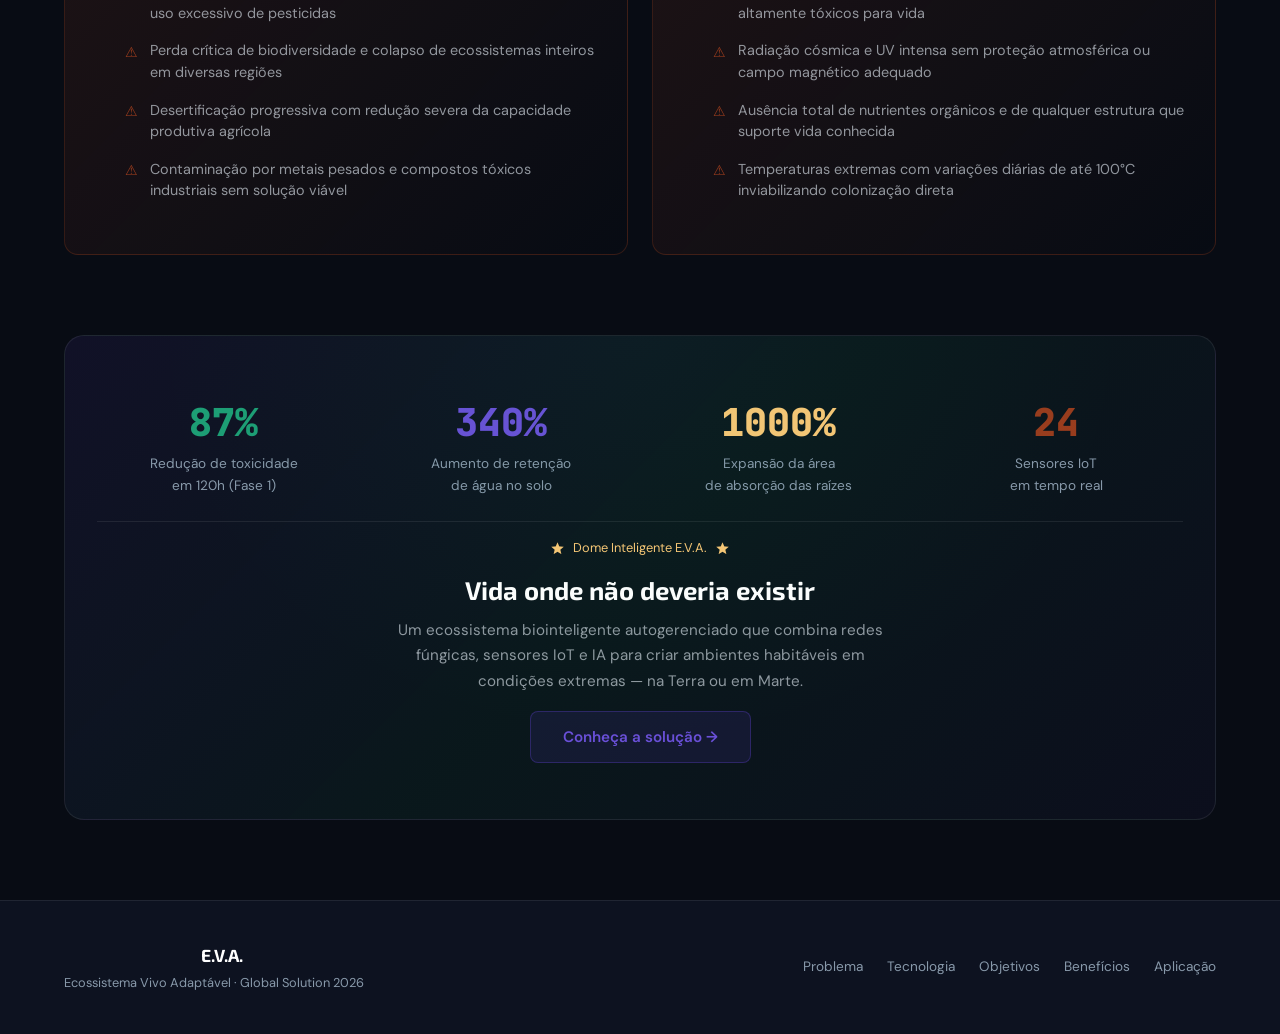
==== commit c3aa7dcd: "fix: separando responsividade para o media.css" ====
--- a/index.html
+++ b/index.html
@@ -13,6 +13,7 @@
   <link href="https://cdn.jsdelivr.net/npm/bootstrap@5.3.3/dist/css/bootstrap.min.css" rel="stylesheet" />
   <link rel="stylesheet" href="css/reset.css" />
   <link rel="stylesheet" href="css/style.css" />
+  <link rel="stylesheet" href="css/media.css" />
 </head>
 <body>
 
--- a/css/style.css
+++ b/css/style.css
@@ -883,79 +883,6 @@
   transform: translateY(0);
 }
 
-@media (max-width: 768px) {
-  :root { --section-gap: 3.5rem; --card-pad: 1.25rem; }
-
-  .navbar-nav-list {
-    position: fixed;
-    top: 68px;
-    left: 0;
-    right: 0;
-    width: 100%;
-    background: rgba(8,12,20,0.98);
-    backdrop-filter: blur(20px);
-    border-bottom: 1px solid var(--color-border);
-    flex-direction: column;
-    align-items: stretch;
-    padding: 1rem;
-    gap: 0.25rem;
-    display: none;
-    box-sizing: border-box;
-  }
-
-  .navbar-nav-list.open { display: flex; }
-  .navbar-nav-list .nav-item a { justify-content: flex-start; }
-  .navbar-toggler { display: flex; }
-
-  .hero-title { font-size: 2rem; }
-  .hero-desc { font-size: 1rem; }
-
-  .mission-timer { flex-direction: column; align-items: flex-start; }
-  .timer-num { font-size: 2rem; }
-
-  .footer-inner {
-    flex-direction: column;
-    align-items: center;
-    text-align: center;
-    padding: 0 1rem;
-    gap: 1.5rem;
-  }
-  .footer-links {
-    justify-content: center;
-    flex-wrap: wrap;
-    gap: 0.75rem 1.25rem;
-  }
-  .footer-sub {
-    word-break: break-word;
-  }
-
-  .hero-section { min-height: 70vh; padding: 4rem 1.5rem; }
-}
-
-@media (max-width: 480px) {
-  .hero-actions { flex-direction: column; }
-  .btn-eva { width: 100%; justify-content: center; }
-  .timer-digits { gap: 0.5rem; }
-  .timer-num { font-size: 1.7rem; }
-
-  .eva-footer { padding: 2rem 0; }
-  .footer-inner { padding: 0 1rem; gap: 1.25rem; }
-  .footer-links {
-    display: grid;
-    grid-template-columns: 1fr 1fr;
-    gap: 0.6rem;
-    width: 100%;
-    max-width: 260px;
-  }
-  .footer-links a {
-    text-align: center;
-    padding: 0.35rem 0.5rem;
-    background: var(--color-surface-2);
-    border-radius: var(--radius-sm);
-    border: 1px solid var(--color-border);
-  }
-  .footer-sub { font-size: 0.75rem; }
-}
 
 .phase-card-img {
   width: 100%;
--- a/css/media.css
+++ b/css/media.css
@@ -0,0 +1,76 @@
+@media (max-width: 768px) {
+  :root { --section-gap: 3.5rem; --card-pad: 1.25rem; }
+
+  .navbar-nav-list {
+    position: fixed;
+    top: 68px;
+    left: 0;
+    right: 0;
+    width: 100%;
+    background: rgba(8,12,20,0.98);
+    backdrop-filter: blur(20px);
+    border-bottom: 1px solid var(--color-border);
+    flex-direction: column;
+    align-items: stretch;
+    padding: 1rem;
+    gap: 0.25rem;
+    display: none;
+    box-sizing: border-box;
+  }
+
+  .navbar-nav-list.open { display: flex; }
+  .navbar-nav-list .nav-item a { justify-content: flex-start; }
+  .navbar-toggler { display: flex; }
+
+  .hero-title { font-size: 2rem; }
+  .hero-desc { font-size: 1rem; }
+
+  .mission-timer { flex-direction: column; align-items: flex-start; }
+  .timer-num { font-size: 2rem; }
+
+  .footer-inner {
+    flex-direction: column;
+    align-items: center;
+    text-align: center;
+    padding: 0 1rem;
+    gap: 1.5rem;
+  }
+  .footer-links {
+    justify-content: center;
+    flex-wrap: wrap;
+    gap: 0.75rem 1.25rem;
+  }
+  .footer-sub {
+    word-break: break-word;
+  }
+
+  .hero-section { min-height: 70vh; padding: 4rem 1.5rem; }
+}
+
+@media (max-width: 480px) {
+  .hero-actions { flex-direction: column; }
+  .btn-eva { width: 100%; justify-content: center; }
+  .mission-timer { padding: 1.25rem 1rem; }
+  .timer-digits { gap: 0.25rem; width: 100%; justify-content: space-between; }
+  .timer-num { font-size: 1.4rem; }
+  .timer-sep { font-size: 1.2rem; margin-top: -0.25rem; }
+  .timer-label { font-size: 0.6rem; }
+
+  .eva-footer { padding: 2rem 0; }
+  .footer-inner { padding: 0 1rem; gap: 1.25rem; }
+  .footer-links {
+    display: grid;
+    grid-template-columns: 1fr 1fr;
+    gap: 0.6rem;
+    width: 100%;
+    max-width: 260px;
+  }
+  .footer-links a {
+    text-align: center;
+    padding: 0.35rem 0.5rem;
+    background: var(--color-surface-2);
+    border-radius: var(--radius-sm);
+    border: 1px solid var(--color-border);
+  }
+  .footer-sub { font-size: 0.75rem; }
+}
